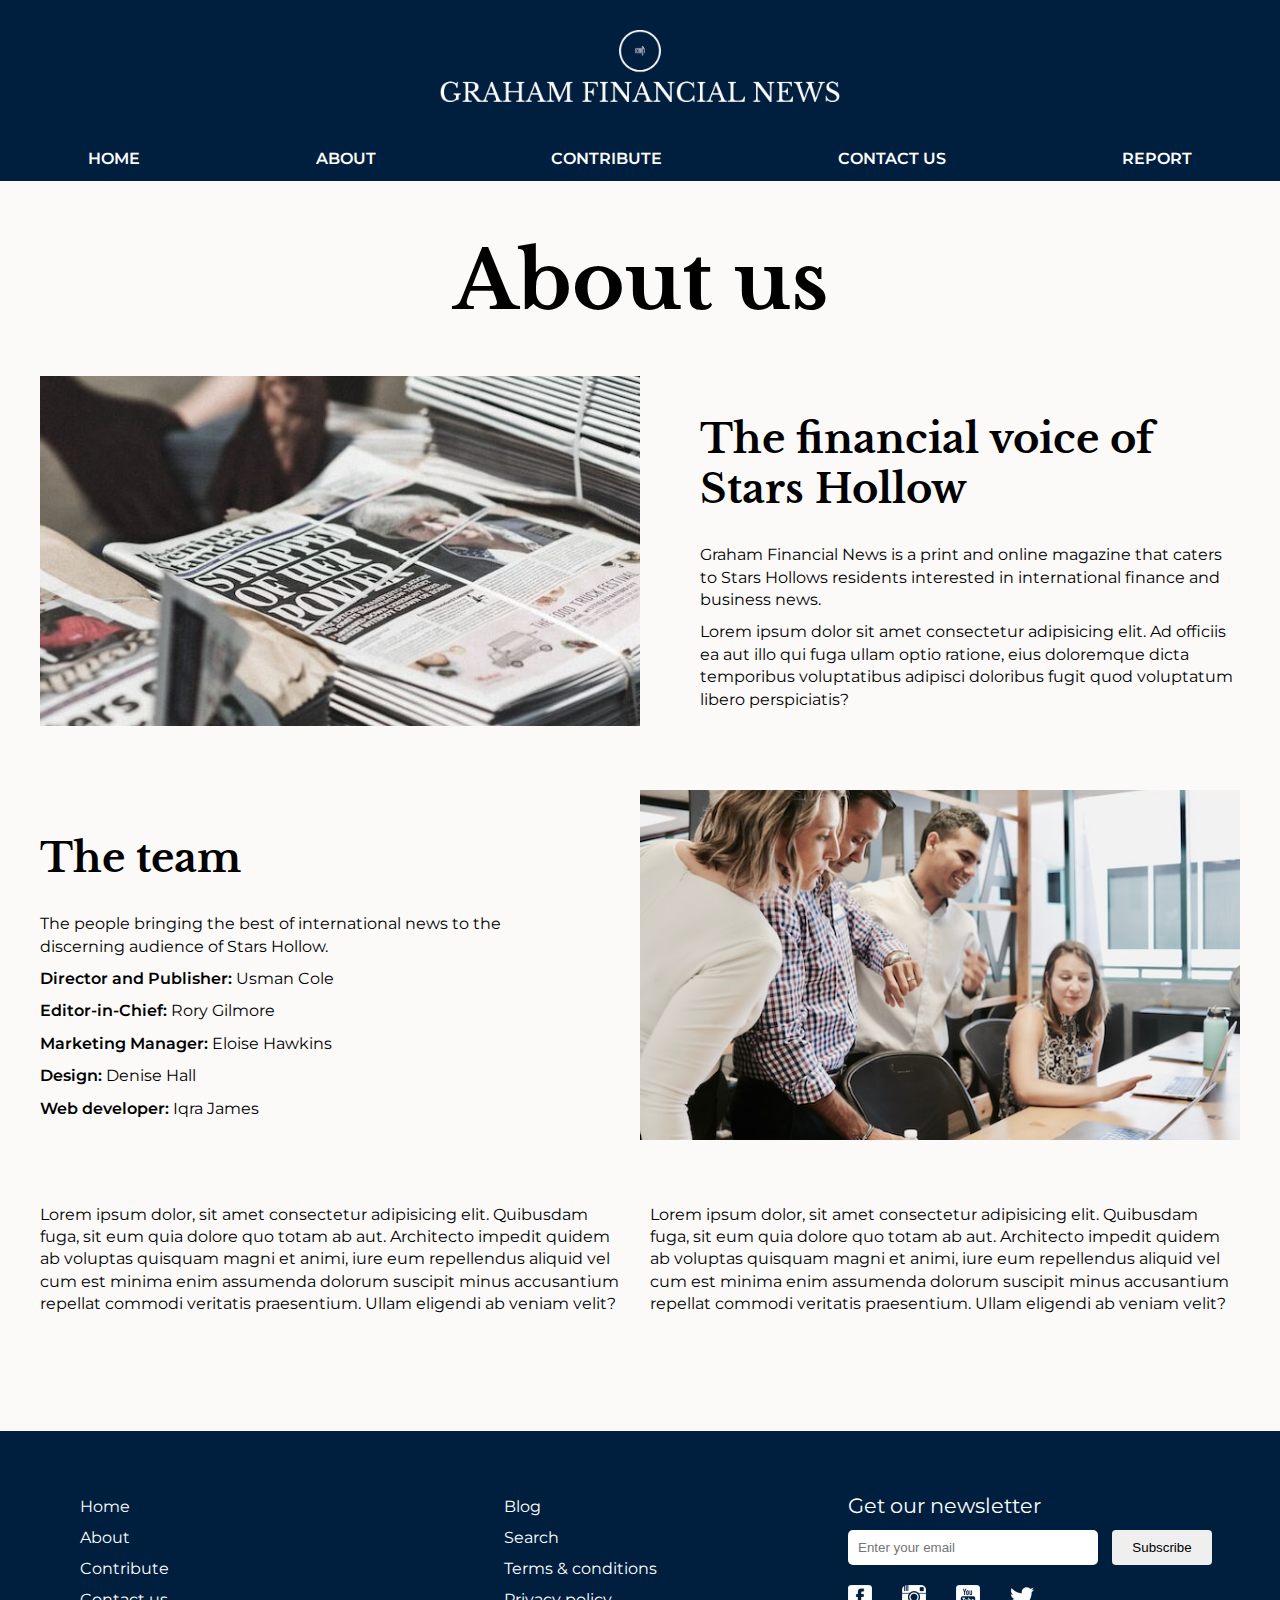
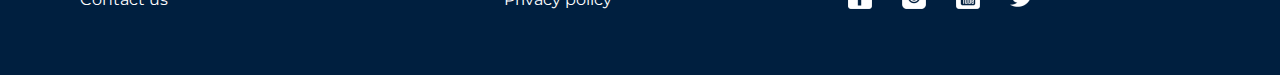
==== aboutus.html @ ad0b9516 "Add about us page" ====
<!DOCTYPE html>
<html lang="en">

    <head>
        <!-- Responsive/Encoding Metas -->
        <meta charset="UTF-8">
        <meta http-equiv="X-UA-Compatible" content="IE=edge">
        <meta name="viewport" content="width=device-width, initial-scale=1.0">

        <!-- SEO Meta tags -->
        <meta name="author" content="Peter Kingori Ndegwa">
        <meta name="description" content="Financial, Business, Investment and Technology News">
        <meta name="keywords" content="news, financial, business, investment, technology">
        <meta name="robots" content="index, follow">
        <meta name="og:title" property="og:title" content="Graham Financial News">
        <meta name="og:description" property="og:description"
            content="Financial, Business, Investment and Technology News">

        <!-- Favicon -->
        <link rel="icon" type="image/png" sizes="32x32" href="./assets/icons/favicon-color.png">

        <!-- Page Title -->
        <title>Graham Financial News</title>

        <!-- Preload fonts to improve webpage loading speed -->
        <link rel="preload" href="./assets/fonts/LibreBaskerville-Bold.ttf" as="font" type="font/ttf" crossorigin>
        <link rel="preload" href="./assets/fonts/Montserrat-Light.ttf" as="font" type="font/ttf" crossorigin>
        <link rel="preload" href="./assets/fonts/Montserrat-Regular.ttf" as="font" type="font/ttf" crossorigin>
        <link rel="preload" href="./assets/fonts/Montserrat-SemiBold.ttf" as="font" type="font/ttf" crossorigin>

        <!-- CSS Stylesheets -->
        <link rel="stylesheet" href="./css/main.css">
        <link rel="stylesheet" href="./css/aboutus.css">

        <!-- JavaScript -->
        <script src="./js/stickyNavbar.js" defer></script>
    </head>

    <body>
        <div class="container" id="main-container">
            <!-- Header -->
            <header id="header">
                <div class="logo" id="logo">
                    <a href="index.html">
                        <img src="./images/companylogo/graham-logo-white-on-transparent-background.png"
                            alt="Graham news">
                    </a>
                </div>
                <nav class="main-navigation" id="nav-bar">
                    <a href="index.html" class="navbar-item">Home</a>
                    <a href="aboutus.html" class="navbar-item">About</a>
                    <a href="" class="navbar-item">Contribute</a>
                    <a href="" class="navbar-item">Contact us</a>
                    <a href="report.html" class="navbar-item">Report</a>
                    <img src="./assets/icons/bars-solid.svg" alt="menu icon" id="nav-icon" width="20" height="20">
                    <img src="./assets/icons/xmark-solid.svg" alt="close menu icon" id="close-icon" width="20"
                        height="20">
                </nav>
            </header>
            <!-- End of Header -->

            <!-- Main content -->
            <main>
                <h1 class="about-heading">About us</h1>
                <div class="about-content">
                    <!-- Top section with information about the company -->
                    <section class="top-section">
                        <div class="company-image">
                            <img src="./images/company-image-2.jpg" alt="company image">
                        </div>
                        <div class="about-company">
                            <h2 class="about-title">The financial voice of Stars Hollow</h2>
                            <p class="about-paragraph">Graham Financial News is a print and online magazine that caters
                                to
                                Stars Hollows residents interested in international finance and business news.</p>
                            <p class="about-paragraph">Lorem
                                ipsum dolor sit amet consectetur adipisicing elit. Ad officiis ea aut illo qui fuga
                                ullam optio ratione, eius doloremque dicta temporibus voluptatibus adipisci doloribus
                                fugit quod voluptatum libero perspiciatis?</p>
                        </div>
                    </section>
                    <!-- End of top section -->
                    <section class="middle-section">
                        <!-- Middle section with information about the team -->
                        <div class="about-company">
                            <h2 class="about-title">The team</h2>
                            <p class="about-paragraph">The people bringing the best of international news to the
                                discerning audience of Stars Hollow.</p>
                            <p class="team-member"><span class="team-position">Director and Publisher:</span> Usman Cole
                            </p>
                            <p class="team-member"><span class="team-position">Editor-in-Chief:</span> Rory Gilmore</p>
                            <p class="team-member"><span class="team-position">Marketing Manager:</span> Eloise Hawkins
                            </p>
                            <p class="team-member"><span class="team-position">Design:</span> Denise Hall</p>
                            <p class="team-member"><span class="team-position">Web developer:</span> Iqra James</p>
                        </div>
                        <div class="company-image">
                            <img src="./images/company-image-1.jpg" alt="company image">
                        </div>
                    </section>
                    <!-- End of middle section -->
                    <section class="bottom-section">
                        <!-- The bottom section with more information about the company -->
                        <p class="about-paragraph">Lorem ipsum dolor, sit amet consectetur adipisicing elit. Quibusdam
                            fuga, sit eum quia dolore quo totam ab aut. Architecto impedit quidem ab voluptas quisquam
                            magni et animi, iure eum repellendus aliquid vel cum est minima enim assumenda dolorum
                            suscipit minus accusantium repellat commodi veritatis praesentium. Ullam eligendi ab veniam
                            velit?</p>
                        <p class="about-paragraph">Lorem ipsum dolor, sit amet consectetur adipisicing elit. Quibusdam
                            fuga, sit eum quia dolore quo totam ab aut. Architecto impedit quidem ab voluptas quisquam
                            magni et animi, iure eum repellendus aliquid vel cum est minima enim assumenda dolorum
                            suscipit minus accusantium repellat commodi veritatis praesentium. Ullam eligendi ab veniam
                            velit?</p>
                    </section>
                </div>
            </main>
            <!-- End of main content -->

            <!-- Footer section -->
            <footer>
                <div class="left-footer-section">
                    <!-- Links to other pages in the website -->
                    <ul>
                        <li><a href="index.html">Home</a></li>
                        <li><a href="aboutus.html">About</a></li>
                        <li><a href="">Contribute</a></li>
                        <li><a href="">Contact us</a></li>
                    </ul>
                </div>
                <div class="middle-footer-section">
                    <ul>
                        <li><a href="">Blog</a></li>
                        <li><a href="">Search</a></li>
                        <li><a href="">Terms & conditions</a></li>
                        <li><a href="">Privacy policy</a></li>
                    </ul>
                </div>
                <div class="right-footer-section">
                    <!-- Input box for visitor to subscribe to newsletter by email -->
                    <p>Get our newsletter</p>
                    <label>
                        <input type="email" name="user-email" id="user-email" placeholder="Enter your email">
                    </label>
                    <button class="submit-email-button" type="submit">Subscribe</button>
                    <!-- Links to social media pages -->
                    <div class="social-links">
                        <a href=""><img src="./assets/icons/facebook_icon.png" alt="facebook link"></a>
                        <a href=""><img src="./assets/icons/instagram_icon.png" alt="instagram link"></a>
                        <a href=""><img src="./assets/icons/youtube_icon.png" alt="youtube link"></a>
                        <a href=""><img src="./assets/icons/twitter_icon.png" alt="twitter link"></a>
                    </div>
                </div>
            </footer>
            <!-- End of footer section -->
        </div>
    </body>

</html>
---- css/main.css ----
/* Self hosted fonts */
@font-face {
    font-family: "Libre Baskerville";
    font-style: normal;
    font-weight: bold;
    src: local('Times New Roman'), url('../assets/fonts/LibreBaskerville-Bold.ttf') format('truetype');
    font-display: swap;
}

@font-face {
    font-family: "Montserrat";
    font-style: normal;
    font-weight: 200;
    src: local('Open Sans'), url('../assets/fonts/Montserrat-Light.ttf') format('truetype');
    font-display: swap;
}

@font-face {
    font-family: "Montserrat";
    font-style: normal;
    font-weight: normal;
    src: local('Open Sans'), url('../assets/fonts/Montserrat-Regular.ttf') format('truetype');
    font-display: swap;
}

@font-face {
    font-family: "Montserrat";
    font-style: normal;
    font-weight: 600;
    src: local('Open Sans'), url('../assets/fonts/Montserrat-SemiBold.ttf') format('truetype');
    font-display: swap;
}

/* ========================================================= */
/* General styles */
* {
    box-sizing: border-box;
    margin: 0;
    padding: 0;
}

body {
    background-color: #fbfaf9;
}

.container {
    max-width: 1400px;
    margin: 0 auto;
    min-height: 100vh;
    display: flex;
    flex-direction: column;
}

a:link,
a:visited {
    text-decoration: none;
    color: #111;
}

/* Change the color of links on hover */
a:hover {
    color: #e09d37;
    cursor: pointer;
}

h1,
h2,
h3 {
    font-family: "Libre Baskerville";
}

h1 {
    font-size: 1.8em;
}

p {
    font-family: Montserrat;
    font-weight: normal;
    font-size: 14px;
}

a {
    font-family: Montserrat;
}

main {
    padding: 20px;
    width: 100%;
    max-width: 1400px;
    margin: auto 0;
}

section {
    margin-bottom: 40px;
}

/* =========================================================== */
/* Header styles */
header {
    background-color: #001f3f;
    padding-top: 30px;
}

/* Style the company logo at the top */
.logo {
    width: 100%;
    text-align: center;
    margin-bottom: 30px;
}

.logo img {
    width: 400px;
}

/* Style the layout and arrangement of the links in the navigation bar */
.main-navigation {
    width: 100%;
    display: flex;
    flex-direction: row;
    height: 45px;
    justify-content: space-around;
    align-items: center;
    padding-top: 10px;
    padding-bottom: 10px;
}

/* Style the links inside the navigation bar */
.main-navigation a {
    text-transform: uppercase;
    font-family: Montserrat;
    font-weight: 600;
    color: #fff;
}

img#nav-icon,
img#close-icon {
    width: 20px;
    height: 20px;
    display: none;
}

/* The sticky class is added to the navigation bar with JavaScript when it reaches its scroll position */
.sticky-navbar {
    position: fixed;
    top: 0;
    width: 100%;
    max-width: 1408px;
    background-color: #001f3f;
    z-index: 100;
}

/* Add some top padding to the page content to prevent sudden quick movement */
.navbarOffsetMargin {
    padding-top: 45px;
}


/* Hide the hamburger icon that should open and close the top navigation on small screens */


/* End header styles */

/* =========================================================== */
/* Featured news section styles */
.category-title,
.carousel-container {
    position: relative;
    margin: auto;
}

.category-title {
    margin-bottom: 12px;
}

/* Style the content inside each slide */
.slides-content {
    display: flex;
    flex-direction: row;
    gap: 24px;
}

.carousel-image {
    width: 400px;
    flex-basis: 40%;
    object-fit: cover;
}

/* Hide the slides by default */
.slides {
    display: none;
}

/* Next and previous buttons */
.prev,
.next {
    cursor: pointer;
    position: absolute;
    top: 50%;
    width: auto;
    margin-top: -22px;
    padding: 16px;
    color: #ffffff;
    font-weight: bold;
    font-size: 24px;
    border-radius: 0 3px 3px 0;
    user-select: none;
}

/* Position the next button */
.next {
    color: #111;
    right: 0;
    border-radius: 3px 0 0 3px;
}

/* Styling when hovering over the previous and next buttons */
.prev:hover,
.next:hover {
    background-color: rgba(0, 0, 0, 0.8);
}

.carousel-text {
    flex-basis: 55%;
    padding-top: 70px;
    padding-inline-end: 40px;
}

.carousel-article-title {
    font-family: "Libre Baskerville";
    display: block;
    font-size: 1.5em;
}

.carousel-article-title,
.carousel-article-text {
    margin-bottom: 12px;
}

.carousel-article-text,
.carousel-article-author,
.carousel-article-date {
    color: #58595b;
}

.carousel-article-author {
    margin-bottom: 5px;
}

/* End of featured news section styles */

/* ===================================================== */
/* Other news section styles */
.news-categories,
.news-articles {
    width: 100%;
    display: flex;
    flex-direction: row;
    gap: 10px;
}

.news-articles {
    flex-basis: 75%;
}

.left-news-category {
    flex-basis: 40%;
    padding-right: 20px;
}

a.post-link {
    font-family: "Libre Baskerville";
    font-size: 1.17em;
}

.left-news-category .post-item-image,
.middle-news-category .post-item-image {
    width: 100%;
    max-width: 100%;
    object-fit: cover;
}

.middle-news-category {
    flex-basis: 60%;
    padding: 0px 30px 0px 30px;
    border-right: 2px solid #111;
    border-left: 2px solid #111;
}

.left-news-category article,
.middle-news-category article {
    margin-bottom: 20px;
}

.right-news-category {
    flex-basis: 25%;
    padding-left: 12px;
    display: flex;
    flex-direction: column;
}

.news-post-item {
    width: 100%;
    display: flex;
    flex-direction: column;
    justify-content: center;
    gap: 12px;
    padding: 10px;
}

.news-post-item:hover {
    background-color: #eee;
}

.section-heading {
    margin-bottom: 20px;
}

.popular-news-list {
    padding-bottom: 10px;
    padding-inline-start: 12px;
    margin-bottom: 20px;
}

.popular-news-list ol,
.related-news-list ol {
    color: #006892;
    font-family: Montserrat;
    font-weight: 200;
    font-size: 13px;
    line-height: 1rem;
    list-style-type: decimal;
    padding: 0 0 0 16px;
    margin: 0;
}

.popular-news-list ol li a:hover,
.related-news-list ol li a:hover {
    color: #006892;
    font-weight: normal;
}

.popular-news-list li,
.related-news-list li {
    border-bottom: 1px solid #ccc;
    padding: 10px;
}

.videos iframe {
    width: 320px;
    height: 280px;
}

/* End of other news section styles */

/* Styling the button to load more news */
.load-more {
    width: 100%;
    text-align: center;
}

#load-more-btn {
    width: 60%;
    background-color: #001f3f;
    color: #ffffff;
    padding: 12px;
    border: none;
    border-radius: 4px;
    font-size: 16px;
}

#load-more-btn:hover {
    cursor: pointer;
}

/* ===================================================== */
/* Footer section styles */
footer {
    display: flex;
    flex-direction: row;
    gap: 20px;
    align-items: center;
    width: 100%;
    max-width: 100%;
    padding: 50px 0;
    background-color: #001f3f;
}

.left-footer-section,
.middle-footer-section {
    flex-basis: 30%;
    margin-left: 80px;
}

.right-footer-section {
    flex-basis: 40%;
}

.left-footer-section ul,
.middle-footer-section ul {
    list-style: none;
}

.left-footer-section ul li a,
.middle-footer-section ul li a,
footer p,
.social-links a {
    color: #fff;
}

.left-footer-section ul li,
.middle-footer-section ul li,
footer p,
.social-links {
    margin: 12px 0;
}

.right-footer-section p {
    font-size: 1.3em;
}

.social-links {
    margin-top: 20px;
    display: flex;
    gap: 30px;
}

input[type=email] {
    width: 250px;
    padding: 10px;
    margin-right: 10px;
    border-radius: 5px;
    border: none;
}

.submit-email-button {
    width: 100px;
    padding: 10px;
    border: none;
    border-radius: 4px;
    cursor: pointer;
}

.submit-email-button:hover {
    background-color: #001f3f;
    color: white;
    border: 1px solid white;
    padding: 8px;
}

/* End of footer section styles */

/* ===================================================== */
/* ===================================================== */
/* ===================================================== */
/* Media queries */

/* Styles for screen sizes between 413px and 768px, e.g for tablets */
@media screen and (min-width:413px) and (max-width: 768px) {

    /* Styles for the feature news slideshow section */
    .slides-content {
        flex-direction: column;
        justify-content: center;
        align-items: center;
    }

    .carousel-image {
        width: 80%;
        object-fit: cover;
    }

    .prev,
    .next {
        top: 40%;
        margin-top: 0;
    }

    .prev {
        color: #111;
    }

    .carousel-text {
        padding: 10px;
    }

    .carousel-article-title,
    .carousel-article-text {
        margin-bottom: 12px;
    }

    .carousel-text p {
        font-size: 12px;
    }

    /* Styles for the other news section */
    .news-categories {
        flex-direction: column;
    }

    .news-articles,
    .right-news-category {
        flex-basis: 100%;
    }

    .left-news-category,
    .middle-news-category {
        flex-basis: 50%;
    }

    .left-news-category {
        padding-left: 10px;
        padding-right: 10px;
    }

    .news-list,
    .news-videos {
        flex-basis: 50%;
    }

    .news-articles {
        gap: 12px;
    }

    .middle-news-category {
        border-right: none;
        padding-left: 10px;
        padding-right: 10px;
    }

    /* Styles for the popular news and videos column */

    .right-news-category {
        flex-direction: row;
        gap: 16px;
    }

    .videos iframe {
        width: 100%;
        height: 240px;
    }

    /* Styles for the footer */
    input[type=email] {
        width: 90%;
        padding: 10px;
        margin: 10px 10px 10px 0;
        border-radius: 5px;
        border: none;
    }

    .submit-email-button {
        width: 90%;
        padding: 10px;
        border-radius: 4px;
        margin: 10px 10px 10px 0;
    }
}


/* Styles for screen sizes below 412px */
@media screen and (max-width: 412px) {

    section {
        margin-bottom: 10px;
    }

    /* Styles for the header and navigation */
    header {
        display: flex;
        flex-direction: row;
        align-items: center;
    }

    .logo {
        text-align: left;
        margin: 20px;
    }

    .logo img {
        width: 250px;
    }

    .main-navigation a {
        display: none;
        font-size: 18px;
    }

    img#nav-icon {
        display: inline-block;
        position: absolute;
        right: 15px;
        background-color: white;
    }

    /* Styles when the navigation menu is clicked to reveal the menu */
    .container.responsive {
        background-color: #111;
        position: fixed;
        top: 0;
        left: 0;
        width: 100vw;
        height: 100vh;
    }

    .logo.responsive {
        display: none;
    }

    .main-navigation.responsive {
        width: 100vw;
        height: 100vh;
        display: flex;
        flex-direction: column;
        align-items: center;
        justify-content: center;
    }

    .main-navigation.responsive a {
        display: block;
        color: #fff;
        font-size: 28px;
        margin-top: 15px;
        margin-bottom: 15px;
    }

    .main-navigation.responsive img#close-icon {
        display: inline-block;
        position: absolute;
        top: 20px;
        right: 20px;
        background-color: #fff;
    }

    .main-navigation.responsive #nav-icon {
        display: none;
    }

    .main-navigation.responsive a:visited {
        text-decoration: none;
        color: #fff;
    }

    .main-navigation.responsive a:hover {
        color: #e09d37;
    }

    .logo img {
        width: 100%;
    }

    .slides-content {
        flex-direction: column;
        justify-content: center;
        align-items: center;
        gap: 5px;
    }

    .carousel-image {
        width: 100%;
        object-fit: cover;
    }

    .prev,
    .next {
        top: 40%;
        margin-top: 0;
    }

    .prev {
        color: #111;
    }

    .carousel-text {
        padding: 10px;
    }

    .carousel-article-title,
    .carousel-article-text {
        margin-bottom: 12px;
    }

    .carousel-article-title {
        font-size: 1rem;
    }

    .carousel-text p {
        font-size: 10px;
    }

    /* Styles for the other news section */
    .section-heading {
        margin-bottom: 5px;
    }

    .news-categories,
    .news-articles {
        flex-direction: column;
    }

    .news-articles,
    .left-news-category,
    .middle-news-category {
        flex-basis: 100%;
    }

    .left-news-category {
        padding: 0;
    }

    .middle-news-category {
        border: none;
        padding: 0;
    }

    .right-news-category {
        flex-direction: column;
    }

    /* Styles for the footer */
    footer {
        flex-direction: column;
        align-items: start;
        padding: 20px 20px;
    }

    .left-footer-section,
    .middle-footer-section,
    .right-footer-section {
        flex-basis: 100%;
    }

    .right-footer-section {
        margin-left: 20px;
    }

    input[type=email] {
        width: 100%;
        padding: 10px;
        margin: 10px 10px 10px 0;
        border-radius: 5px;
        border: none;
    }

    .submit-email-button {
        width: 100%;
        padding: 10px;
        border-radius: 4px;
        margin: 10px 10px 10px 0;
    }
}
---- css/aboutus.css ----
.about-heading {
    text-align: center;
    margin: 30px 0px 0px 0px;
    font-size: 80px;
}

.about-content {
    display: flex;
    flex-direction: column;
    gap: 20px;
    margin: 45px 20px;
}

.top-section,
.middle-section {
    height: auto;
    display: flex;
    flex-direction: row;
    align-items: center;
}

.company-image,
.about-company {
    flex-basis: 50%;
}

.top-section .about-company {
    padding-left: 60px;
}

.middle-section .about-company {
    padding-right: 60px;
}

.about-title {
    font-size: 40px;
    margin: 30px 0px 30px 0px;
    text-align: left;
}

.about-paragraph,
p.team-member {
    font-size: 16px;
    line-height: 1.4;
    margin-bottom: 10px;
}

.team-position {
    font-weight: 600;
}

.company-image img {
    width: 100%;
    height: 350px;
    object-fit: cover;
}


.bottom-section {
    display: flex;
    flex-direction: row;
    gap: 20px;
}
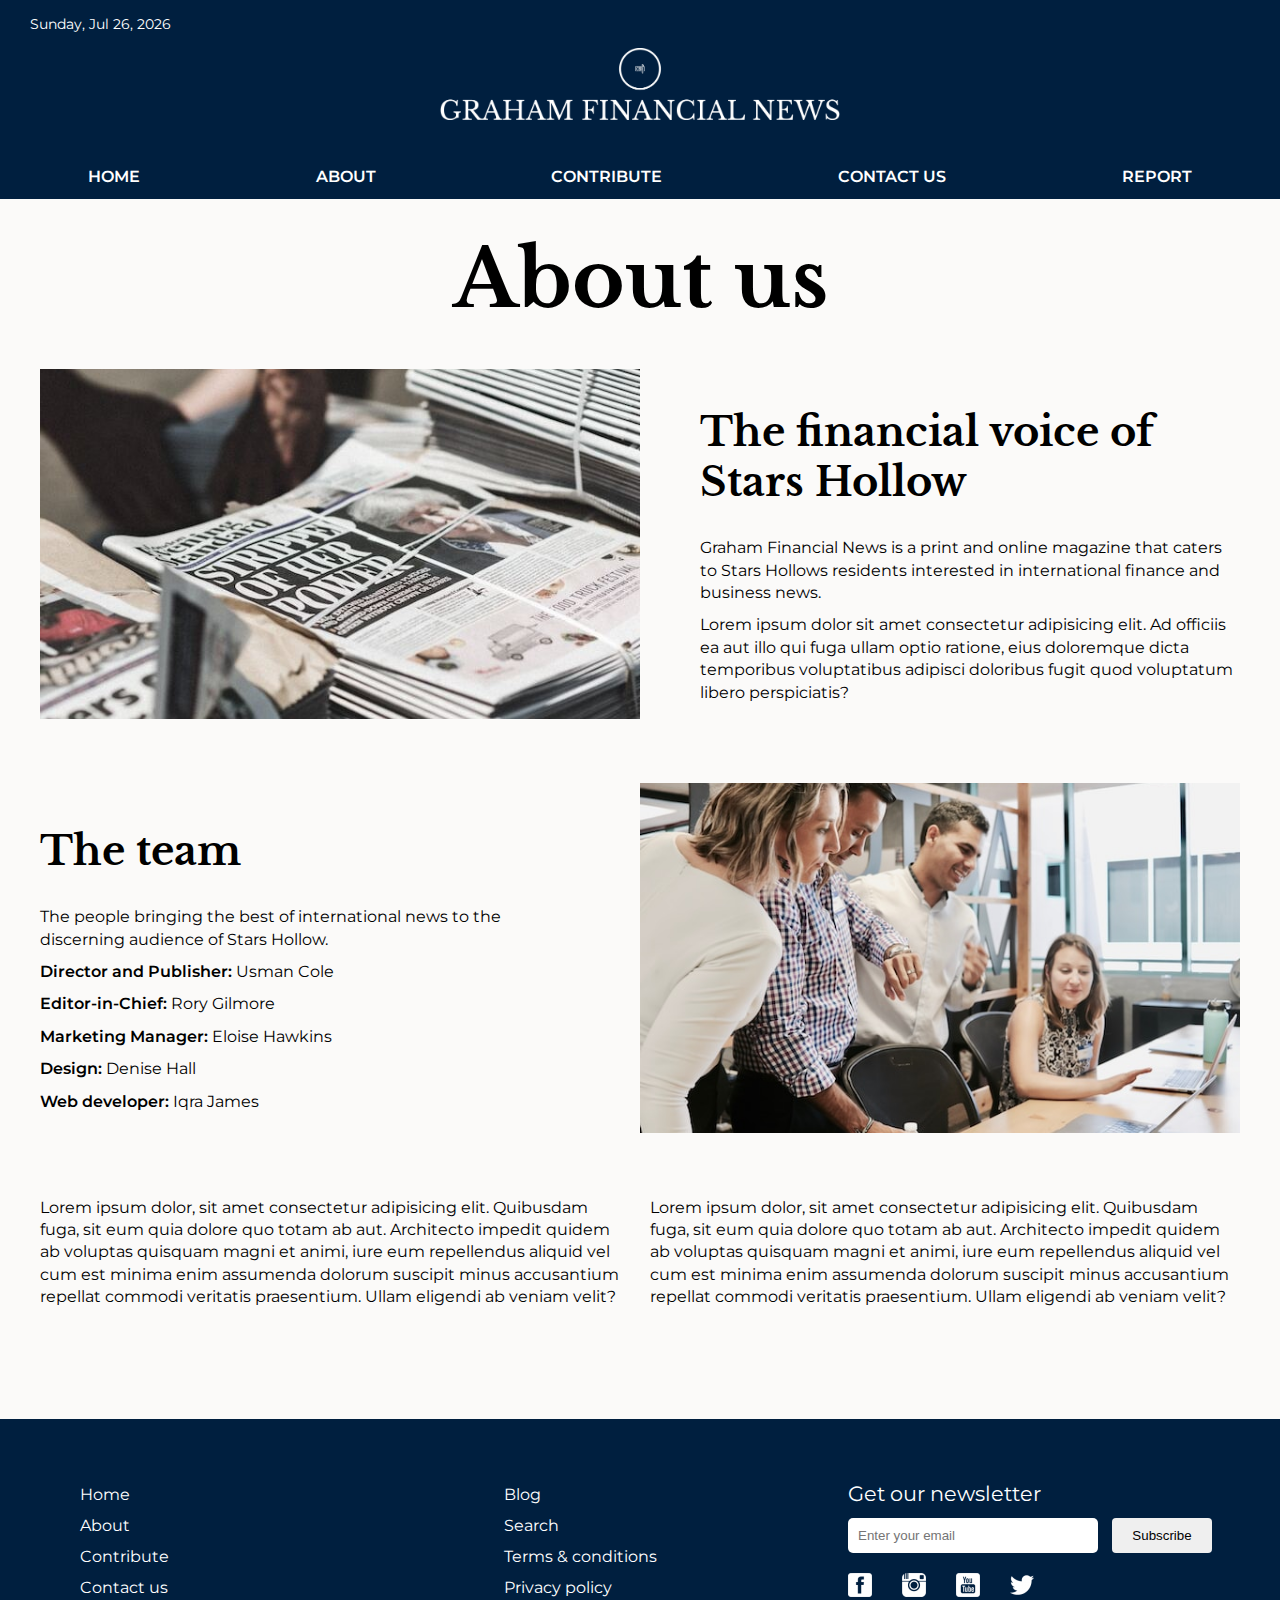
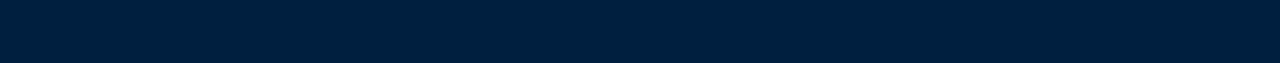
==== commit 927afcc3: "Add contact us page, add date to header and reorganise files and names." ====
--- a/aboutus.html
+++ b/aboutus.html
@@ -20,7 +20,7 @@
         <link rel="icon" type="image/png" sizes="32x32" href="./assets/icons/favicon-color.png">
 
         <!-- Page Title -->
-        <title>Graham Financial News</title>
+        <title>About us - Graham Financial News</title>
 
         <!-- Preload fonts to improve webpage loading speed -->
         <link rel="preload" href="./assets/fonts/LibreBaskerville-Bold.ttf" as="font" type="font/ttf" crossorigin>
@@ -33,24 +33,28 @@
         <link rel="stylesheet" href="./css/aboutus.css">
 
         <!-- JavaScript -->
-        <script src="./js/stickyNavbar.js" defer></script>
+        <script src="./js/header.js" defer></script>
     </head>
 
     <body>
         <div class="container" id="main-container">
             <!-- Header -->
             <header id="header">
+                <!-- Shows the daily date -->
+                <p id="date"></p>
+                <!-- Company logo -->
                 <div class="logo" id="logo">
                     <a href="index.html">
                         <img src="./images/companylogo/graham-logo-white-on-transparent-background.png"
                             alt="Graham news">
                     </a>
                 </div>
+                <!-- Navigation bar -->
                 <nav class="main-navigation" id="nav-bar">
                     <a href="index.html" class="navbar-item">Home</a>
                     <a href="aboutus.html" class="navbar-item">About</a>
                     <a href="" class="navbar-item">Contribute</a>
-                    <a href="" class="navbar-item">Contact us</a>
+                    <a href="contactus.html" class="navbar-item">Contact us</a>
                     <a href="report.html" class="navbar-item">Report</a>
                     <img src="./assets/icons/bars-solid.svg" alt="menu icon" id="nav-icon" width="20" height="20">
                     <img src="./assets/icons/xmark-solid.svg" alt="close menu icon" id="close-icon" width="20"
@@ -124,7 +128,7 @@
                         <li><a href="index.html">Home</a></li>
                         <li><a href="aboutus.html">About</a></li>
                         <li><a href="">Contribute</a></li>
-                        <li><a href="">Contact us</a></li>
+                        <li><a href="contactus.html">Contact us</a></li>
                     </ul>
                 </div>
                 <div class="middle-footer-section">
--- a/css/main.css
+++ b/css/main.css
@@ -98,7 +98,13 @@
 /* Header styles */
 header {
     background-color: #001f3f;
-    padding-top: 30px;
+    padding-top: 15px;
+}
+
+#date {
+    color: white;
+    margin-bottom: 15px;
+    padding-left: 30px;
 }
 
 /* Style the company logo at the top */
@@ -554,10 +560,15 @@
         border-radius: 4px;
         margin: 10px 10px 10px 0;
     }
-}
-
-
-/* Styles for screen sizes below 412px */
+
+    .left-footer-section,
+    .middle-footer-section {
+        margin-left: 40px;
+    }
+}
+
+
+/* Styles for screen sizes below 412px, typically mobile phones */
 @media screen and (max-width: 412px) {
 
     section {
@@ -571,9 +582,16 @@
         align-items: center;
     }
 
+    #date {
+        font-size: 12px;
+        padding-left: 15px;
+        margin-right: 10px;
+        width: 100%;
+    }
+
     .logo {
         text-align: left;
-        margin: 20px;
+        margin: 20px 0px;
     }
 
     .logo img {
@@ -602,6 +620,10 @@
         height: 100vh;
     }
 
+    #date.responsive {
+        display: none;
+    }
+
     .logo.responsive {
         display: none;
     }
@@ -747,4 +769,9 @@
         border-radius: 4px;
         margin: 10px 10px 10px 0;
     }
+
+    .left-footer-section,
+    .middle-footer-section {
+        margin-left: 20px;
+    }
 }--- a/css/aboutus.css
+++ b/css/aboutus.css
@@ -1,6 +1,7 @@
+/* Styles for the about us page */
 .about-heading {
     text-align: center;
-    margin: 30px 0px 0px 0px;
+    margin: 10px 0px 0px 0px;
     font-size: 80px;
 }
 
@@ -8,7 +9,7 @@
     display: flex;
     flex-direction: column;
     gap: 20px;
-    margin: 45px 20px;
+    margin: 40px 20px;
 }
 
 .top-section,
@@ -60,4 +61,81 @@
     display: flex;
     flex-direction: row;
     gap: 20px;
+}
+
+/* ===================================================== */
+/* ===================================================== */
+/* Media queries */
+
+/* Styles for screen sizes between 413px and 768px, e.g for tablets */
+@media screen and (max-width: 768px) {
+    .about-heading {
+        margin: 0px 0px 0px 10px;
+        text-align: left;
+        font-size: 70px;
+    }
+
+    .about-content {
+        margin: 20px 10px;
+        gap: 0;
+    }
+
+    .top-section .about-company {
+        padding-left: 20px;
+    }
+
+    .about-title {
+        font-size: 30px;
+        margin: 15px 0px 15px 0px;
+        text-align: left;
+    }
+}
+
+/* Styles for screen sizes below 412px, typically mobile phones */
+@media screen and (max-width: 412px) {
+    .about-heading {
+        margin: 10px 0px;
+        text-align: left;
+        font-size: 50px;
+    }
+
+    .top-section,
+    .middle-section {
+        display: flex;
+        flex-direction: column;
+        align-items: center;
+    }
+
+    .top-section {
+        border-bottom: 2px solid black;
+        padding-bottom: 10px;
+    }
+
+    .about-content {
+        margin: 0;
+    }
+
+    .company-image,
+    .about-company {
+        flex-basis: 100%;
+    }
+
+    .company-image img {
+        width: 100%;
+        height: 250px;
+        object-fit: cover;
+    }
+
+    .top-section .about-company {
+        padding-left: 0;
+    }
+
+    .middle-section .about-company {
+        padding-right: 0px;
+    }
+
+    .bottom-section {
+        flex-direction: column;
+        margin-top: 20px;
+    }
 }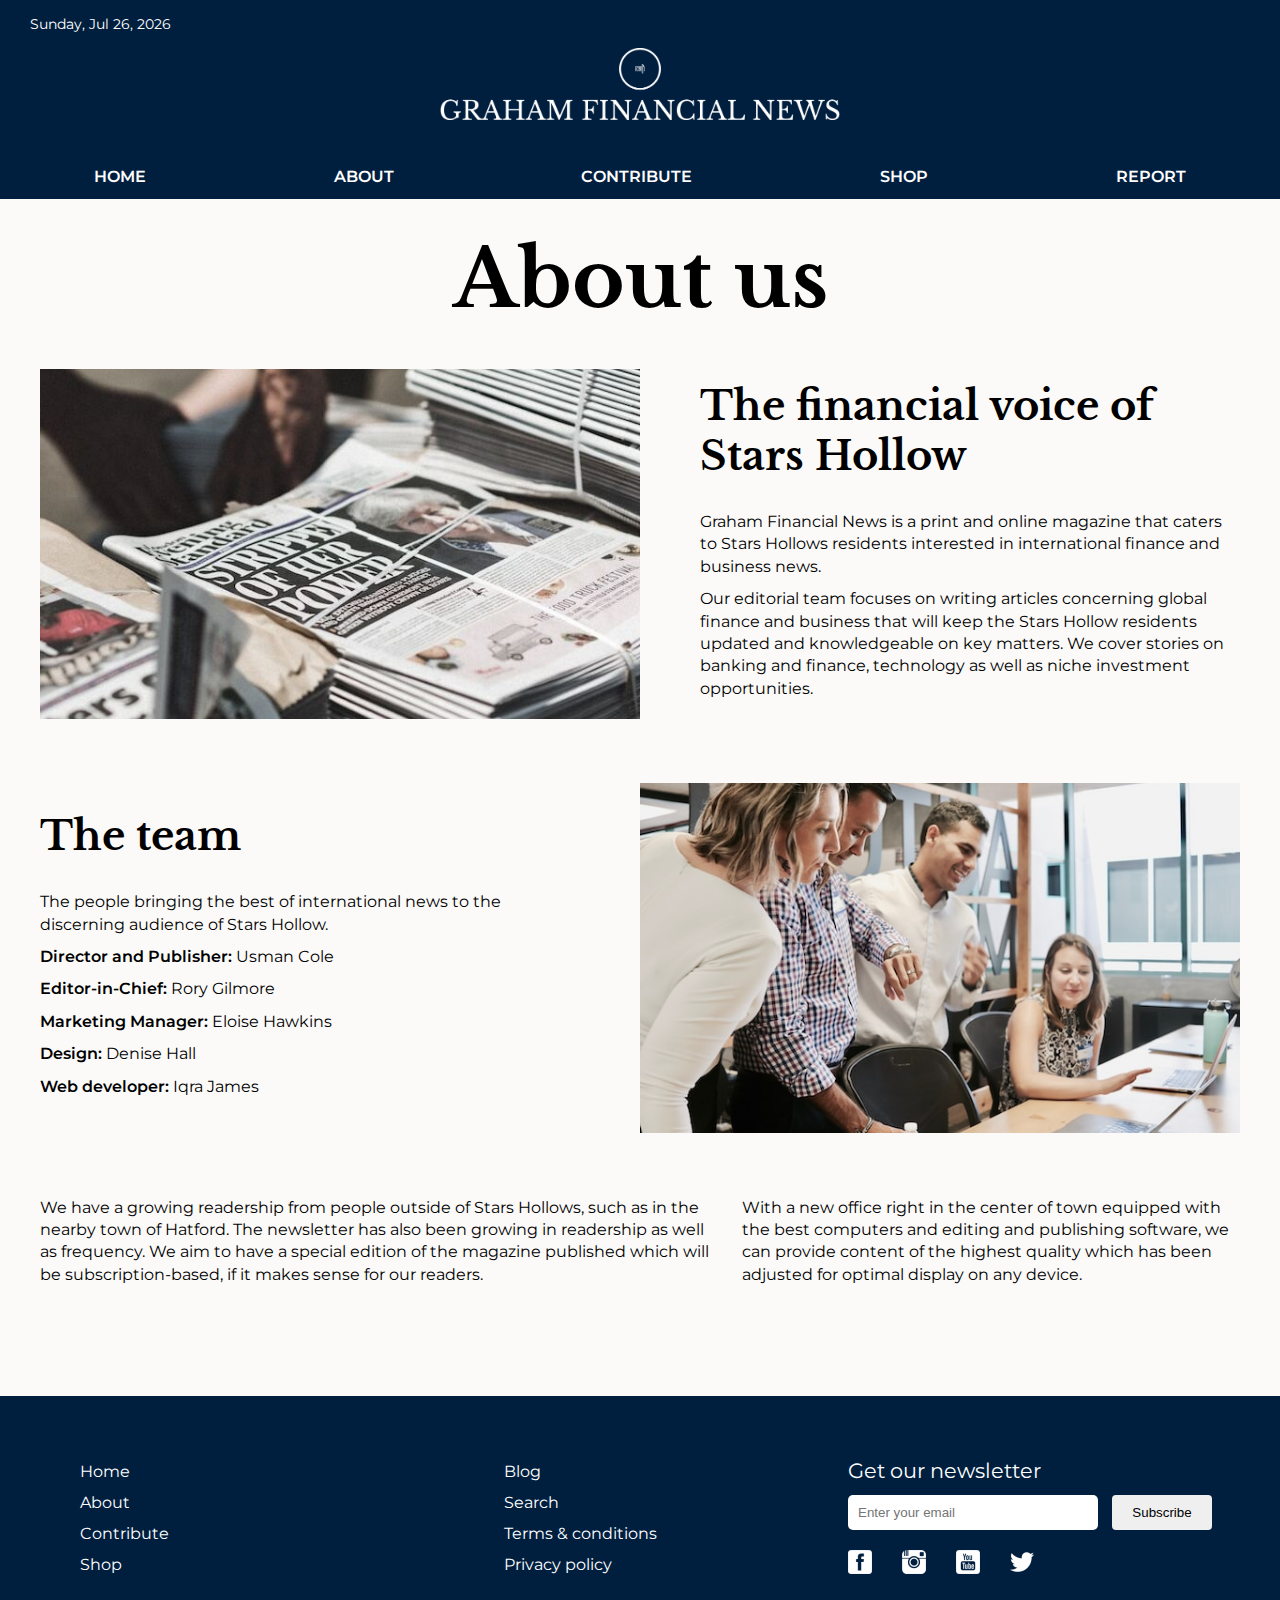
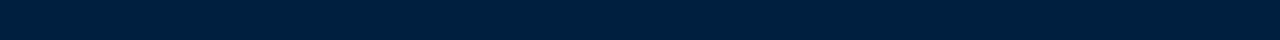
==== commit be6fbd05: "Replace contact us page with contribute change, modify styles on about us page and add comments to J" ====
--- a/aboutus.html
+++ b/aboutus.html
@@ -53,8 +53,8 @@
                 <nav class="main-navigation" id="nav-bar">
                     <a href="index.html" class="navbar-item">Home</a>
                     <a href="aboutus.html" class="navbar-item">About</a>
-                    <a href="" class="navbar-item">Contribute</a>
-                    <a href="contactus.html" class="navbar-item">Contact us</a>
+                    <a href="contribute.html" class="navbar-item">Contribute</a>
+                    <a href="" class="navbar-item">Shop</a>
                     <a href="report.html" class="navbar-item">Report</a>
                     <img src="./assets/icons/bars-solid.svg" alt="menu icon" id="nav-icon" width="20" height="20">
                     <img src="./assets/icons/xmark-solid.svg" alt="close menu icon" id="close-icon" width="20"
@@ -77,10 +77,10 @@
                             <p class="about-paragraph">Graham Financial News is a print and online magazine that caters
                                 to
                                 Stars Hollows residents interested in international finance and business news.</p>
-                            <p class="about-paragraph">Lorem
-                                ipsum dolor sit amet consectetur adipisicing elit. Ad officiis ea aut illo qui fuga
-                                ullam optio ratione, eius doloremque dicta temporibus voluptatibus adipisci doloribus
-                                fugit quod voluptatum libero perspiciatis?</p>
+                            <p class="about-paragraph">Our editorial team focuses on writing articles concerning global
+                                finance and business that will keep the Stars Hollow residents updated and knowledgeable
+                                on key matters. We cover stories on banking and finance, technology as well as niche
+                                investment opportunities.</p>
                         </div>
                     </section>
                     <!-- End of top section -->
@@ -105,16 +105,13 @@
                     <!-- End of middle section -->
                     <section class="bottom-section">
                         <!-- The bottom section with more information about the company -->
-                        <p class="about-paragraph">Lorem ipsum dolor, sit amet consectetur adipisicing elit. Quibusdam
-                            fuga, sit eum quia dolore quo totam ab aut. Architecto impedit quidem ab voluptas quisquam
-                            magni et animi, iure eum repellendus aliquid vel cum est minima enim assumenda dolorum
-                            suscipit minus accusantium repellat commodi veritatis praesentium. Ullam eligendi ab veniam
-                            velit?</p>
-                        <p class="about-paragraph">Lorem ipsum dolor, sit amet consectetur adipisicing elit. Quibusdam
-                            fuga, sit eum quia dolore quo totam ab aut. Architecto impedit quidem ab voluptas quisquam
-                            magni et animi, iure eum repellendus aliquid vel cum est minima enim assumenda dolorum
-                            suscipit minus accusantium repellat commodi veritatis praesentium. Ullam eligendi ab veniam
-                            velit?</p>
+                        <p class="about-paragraph">We have a growing readership from people outside of Stars Hollows,
+                            such as in the nearby town of Hatford. The newsletter has also been growing in readership as
+                            well as frequency. We aim to have a special edition of the magazine published which will be
+                            subscription-based, if it makes sense for our readers.</p>
+                        <p class="about-paragraph">With a new office right in the center of town equipped with the best
+                            computers and editing and publishing software, we can provide content of the highest quality
+                            which has been adjusted for optimal display on any device.</p>
                     </section>
                 </div>
             </main>
@@ -127,8 +124,8 @@
                     <ul>
                         <li><a href="index.html">Home</a></li>
                         <li><a href="aboutus.html">About</a></li>
-                        <li><a href="">Contribute</a></li>
-                        <li><a href="contactus.html">Contact us</a></li>
+                        <li><a href="contribute.html">Contribute</a></li>
+                        <li><a href="Shop">Shop</a></li>
                     </ul>
                 </div>
                 <div class="middle-footer-section">
--- a/css/aboutus.css
+++ b/css/aboutus.css
@@ -35,7 +35,7 @@
 
 .about-title {
     font-size: 40px;
-    margin: 30px 0px 30px 0px;
+    margin: 0px 0px 30px 0px;
     text-align: left;
 }
 
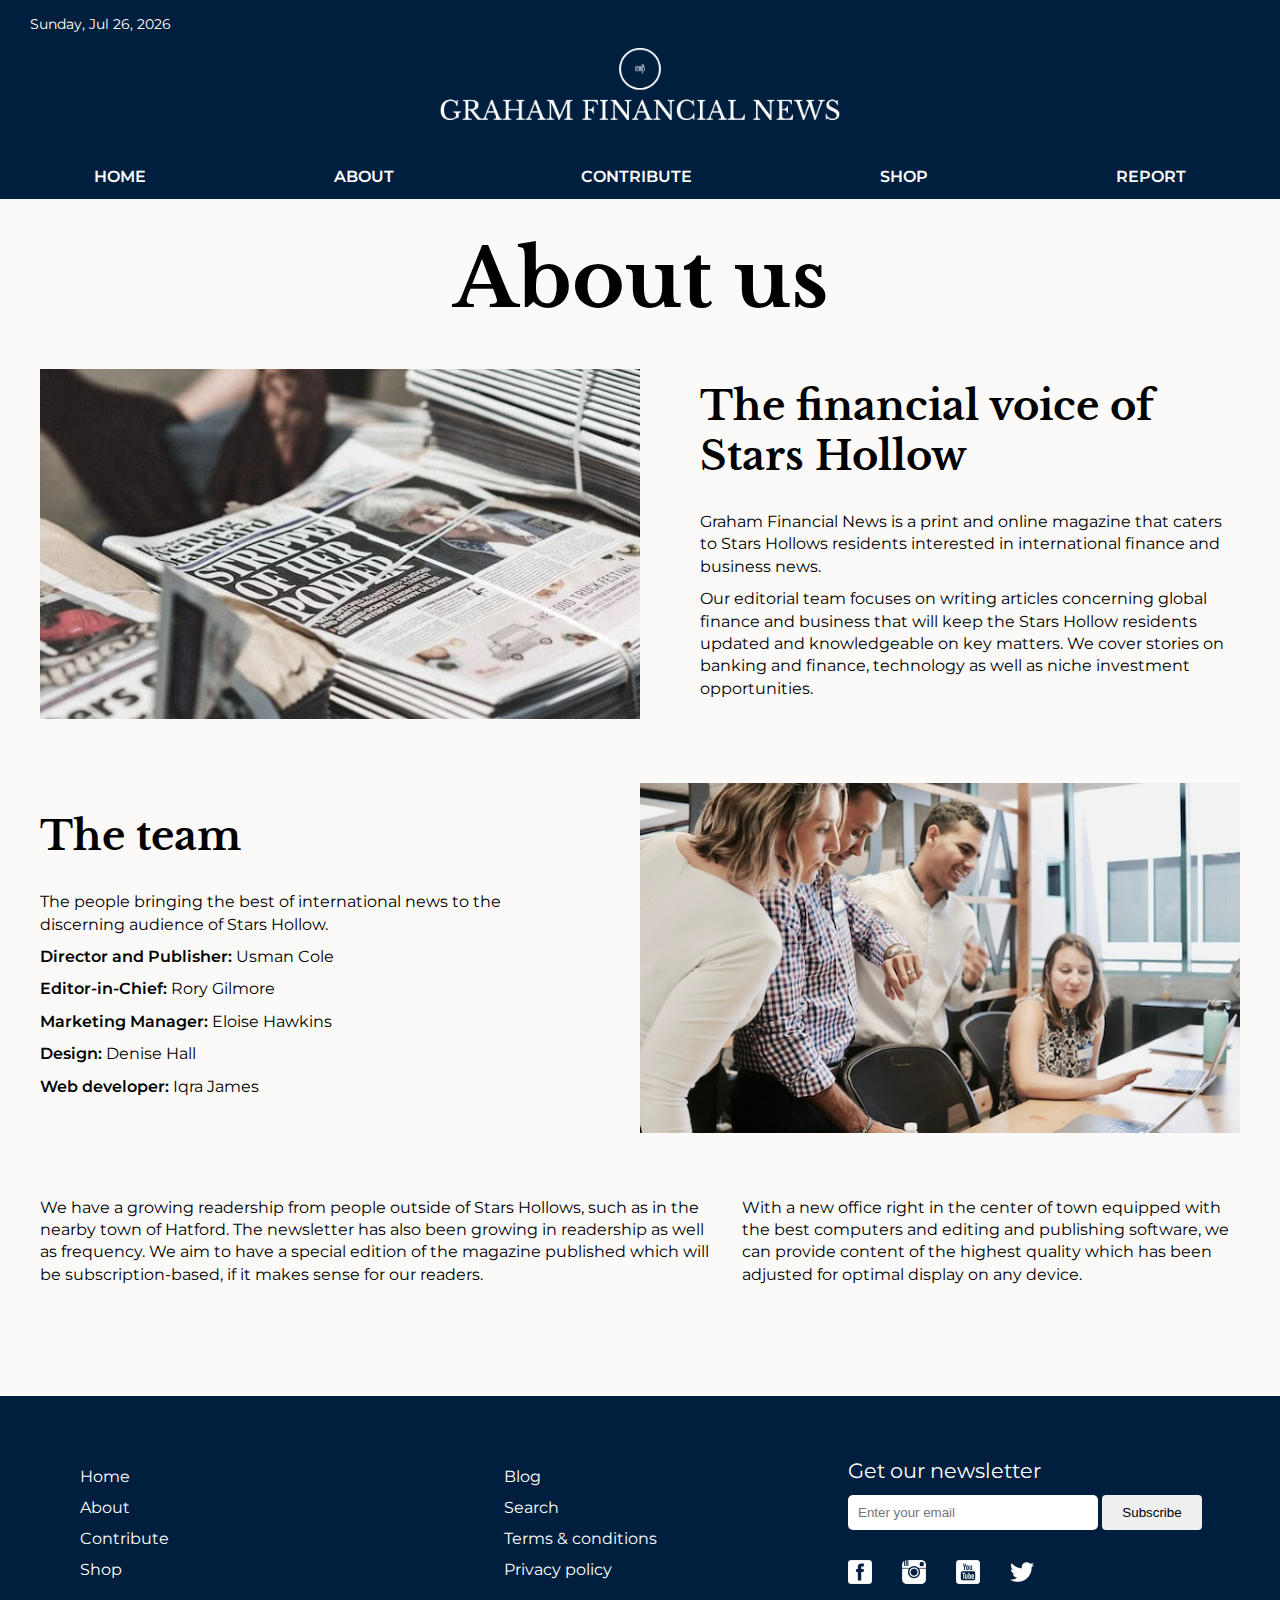
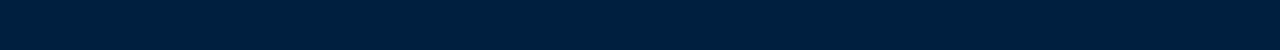
==== commit fa640b35: "Add the Contribute page and its css styles and make some minor style changes to other pages." ====
--- a/aboutus.html
+++ b/aboutus.html
@@ -140,7 +140,8 @@
                     <!-- Input box for visitor to subscribe to newsletter by email -->
                     <p>Get our newsletter</p>
                     <label>
-                        <input type="email" name="user-email" id="user-email" placeholder="Enter your email">
+                        <input class="footer-email" type="email" name="user-email" id="user-email"
+                            placeholder="Enter your email">
                     </label>
                     <button class="submit-email-button" type="submit">Subscribe</button>
                     <!-- Links to social media pages -->
--- a/css/main.css
+++ b/css/main.css
@@ -430,10 +430,10 @@
     gap: 30px;
 }
 
-input[type=email] {
+.footer-email {
     width: 250px;
     padding: 10px;
-    margin-right: 10px;
+    margin: 0px 0px 10px 0px;
     border-radius: 5px;
     border: none;
 }
@@ -450,7 +450,7 @@
     background-color: #001f3f;
     color: white;
     border: 1px solid white;
-    padding: 8px;
+    padding: 9px;
 }
 
 /* End of footer section styles */
@@ -546,7 +546,7 @@
     }
 
     /* Styles for the footer */
-    input[type=email] {
+    .footer-email {
         width: 90%;
         padding: 10px;
         margin: 10px 10px 10px 0;
@@ -755,7 +755,7 @@
         margin-left: 20px;
     }
 
-    input[type=email] {
+    .footer-email {
         width: 100%;
         padding: 10px;
         margin: 10px 10px 10px 0;
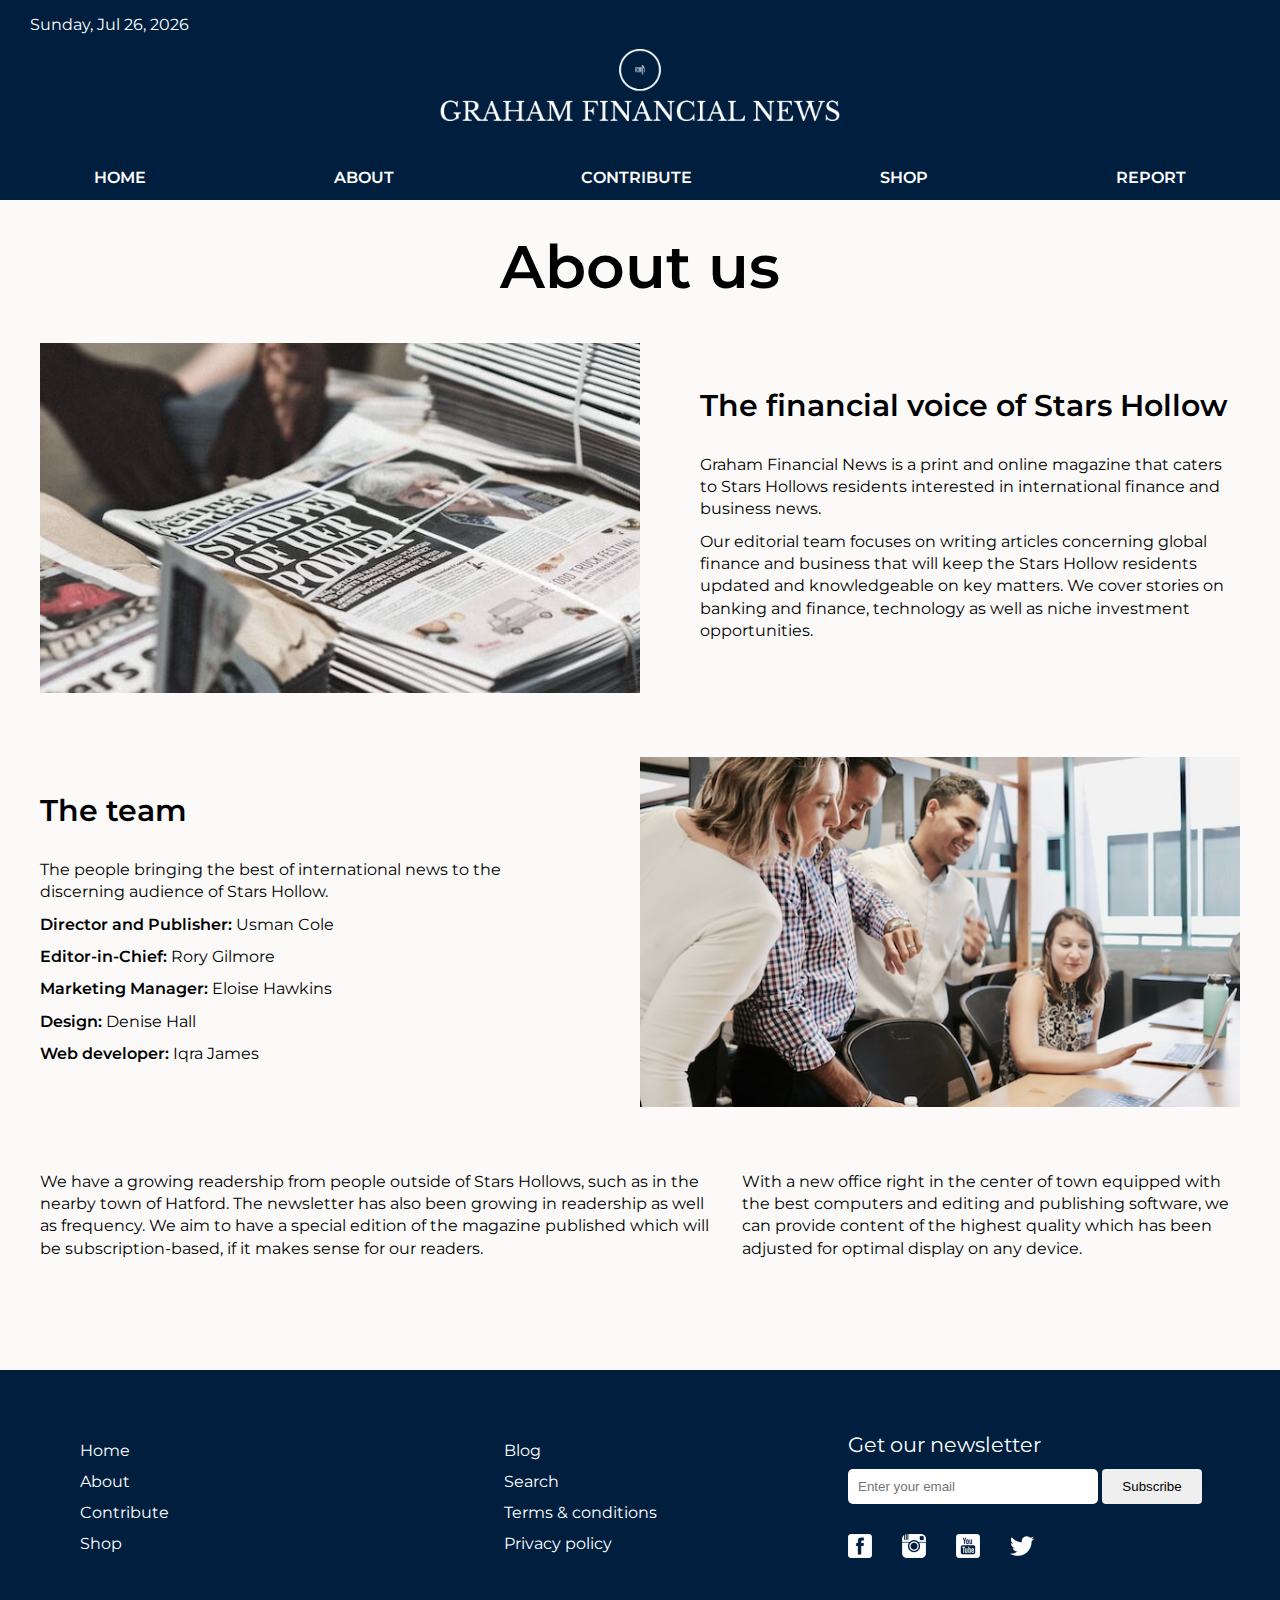
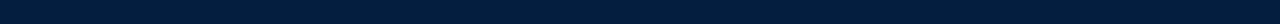
==== commit 08e3d7a4: "Added the shop page and styling and JavaScript to add the products and add a product to the cart." ====
--- a/aboutus.html
+++ b/aboutus.html
@@ -21,12 +21,6 @@
 
         <!-- Page Title -->
         <title>About us - Graham Financial News</title>
-
-        <!-- Preload fonts to improve webpage loading speed -->
-        <link rel="preload" href="./assets/fonts/LibreBaskerville-Bold.ttf" as="font" type="font/ttf" crossorigin>
-        <link rel="preload" href="./assets/fonts/Montserrat-Light.ttf" as="font" type="font/ttf" crossorigin>
-        <link rel="preload" href="./assets/fonts/Montserrat-Regular.ttf" as="font" type="font/ttf" crossorigin>
-        <link rel="preload" href="./assets/fonts/Montserrat-SemiBold.ttf" as="font" type="font/ttf" crossorigin>
 
         <!-- CSS Stylesheets -->
         <link rel="stylesheet" href="./css/main.css">
@@ -54,7 +48,7 @@
                     <a href="index.html" class="navbar-item">Home</a>
                     <a href="aboutus.html" class="navbar-item">About</a>
                     <a href="contribute.html" class="navbar-item">Contribute</a>
-                    <a href="" class="navbar-item">Shop</a>
+                    <a href="shop.html" class="navbar-item">Shop</a>
                     <a href="report.html" class="navbar-item">Report</a>
                     <img src="./assets/icons/bars-solid.svg" alt="menu icon" id="nav-icon" width="20" height="20">
                     <img src="./assets/icons/xmark-solid.svg" alt="close menu icon" id="close-icon" width="20"
@@ -125,31 +119,31 @@
                         <li><a href="index.html">Home</a></li>
                         <li><a href="aboutus.html">About</a></li>
                         <li><a href="contribute.html">Contribute</a></li>
-                        <li><a href="Shop">Shop</a></li>
+                        <li><a href="shop.html">Shop</a></li>
                     </ul>
                 </div>
                 <div class="middle-footer-section">
                     <ul>
-                        <li><a href="">Blog</a></li>
-                        <li><a href="">Search</a></li>
-                        <li><a href="">Terms & conditions</a></li>
-                        <li><a href="">Privacy policy</a></li>
+                        <li><a>Blog</a></li>
+                        <li><a>Search</a></li>
+                        <li><a>Terms & conditions</a></li>
+                        <li><a>Privacy policy</a></li>
                     </ul>
                 </div>
                 <div class="right-footer-section">
                     <!-- Input box for visitor to subscribe to newsletter by email -->
                     <p>Get our newsletter</p>
-                    <label>
+                    <label for="user-email">
                         <input class="footer-email" type="email" name="user-email" id="user-email"
                             placeholder="Enter your email">
                     </label>
                     <button class="submit-email-button" type="submit">Subscribe</button>
                     <!-- Links to social media pages -->
                     <div class="social-links">
-                        <a href=""><img src="./assets/icons/facebook_icon.png" alt="facebook link"></a>
-                        <a href=""><img src="./assets/icons/instagram_icon.png" alt="instagram link"></a>
-                        <a href=""><img src="./assets/icons/youtube_icon.png" alt="youtube link"></a>
-                        <a href=""><img src="./assets/icons/twitter_icon.png" alt="twitter link"></a>
+                        <a><img src="./assets/icons/facebook_icon.png" alt="facebook link"></a>
+                        <a><img src="./assets/icons/instagram_icon.png" alt="instagram link"></a>
+                        <a><img src="./assets/icons/youtube_icon.png" alt="youtube link"></a>
+                        <a><img src="./assets/icons/twitter_icon.png" alt="twitter link"></a>
                     </div>
                 </div>
             </footer>
--- a/css/main.css
+++ b/css/main.css
@@ -1,12 +1,4 @@
 /* Self hosted fonts */
-@font-face {
-    font-family: "Libre Baskerville";
-    font-style: normal;
-    font-weight: bold;
-    src: local('Times New Roman'), url('../assets/fonts/LibreBaskerville-Bold.ttf') format('truetype');
-    font-display: swap;
-}
-
 @font-face {
     font-family: "Montserrat";
     font-style: normal;
@@ -66,7 +58,7 @@
 h1,
 h2,
 h3 {
-    font-family: "Libre Baskerville";
+    font-family: "Montserrat";
 }
 
 h1 {
@@ -76,7 +68,6 @@
 p {
     font-family: Montserrat;
     font-weight: normal;
-    font-size: 14px;
 }
 
 a {
@@ -232,9 +223,10 @@
 }
 
 .carousel-article-title {
-    font-family: "Libre Baskerville";
+    font-family: "Montserrat";
     display: block;
-    font-size: 1.5em;
+    font-size: 1.7em;
+    font-weight: 600;
 }
 
 .carousel-article-title,
@@ -274,8 +266,9 @@
 }
 
 a.post-link {
-    font-family: "Libre Baskerville";
+    font-family: "Montserrat";
     font-size: 1.17em;
+    font-weight: 600;
 }
 
 .left-news-category .post-item-image,
@@ -332,7 +325,7 @@
     color: #006892;
     font-family: Montserrat;
     font-weight: 200;
-    font-size: 13px;
+    font-size: 14px;
     line-height: 1rem;
     list-style-type: decimal;
     padding: 0 0 0 16px;
@@ -705,10 +698,6 @@
         font-size: 1rem;
     }
 
-    .carousel-text p {
-        font-size: 10px;
-    }
-
     /* Styles for the other news section */
     .section-heading {
         margin-bottom: 5px;
--- a/css/aboutus.css
+++ b/css/aboutus.css
@@ -2,7 +2,7 @@
 .about-heading {
     text-align: center;
     margin: 10px 0px 0px 0px;
-    font-size: 80px;
+    font-size: 60px;
 }
 
 .about-content {
@@ -34,7 +34,7 @@
 }
 
 .about-title {
-    font-size: 40px;
+    font-size: 30px;
     margin: 0px 0px 30px 0px;
     text-align: left;
 }
@@ -72,7 +72,7 @@
     .about-heading {
         margin: 0px 0px 0px 10px;
         text-align: left;
-        font-size: 70px;
+        font-size: 40px;
     }
 
     .about-content {
@@ -85,7 +85,7 @@
     }
 
     .about-title {
-        font-size: 30px;
+        font-size: 24px;
         margin: 15px 0px 15px 0px;
         text-align: left;
     }
@@ -96,7 +96,7 @@
     .about-heading {
         margin: 10px 0px;
         text-align: left;
-        font-size: 50px;
+        font-size: 30px;
     }
 
     .top-section,
@@ -113,6 +113,10 @@
 
     .about-content {
         margin: 0;
+    }
+
+    .about-title {
+        font-size: 20px;
     }
 
     .company-image,
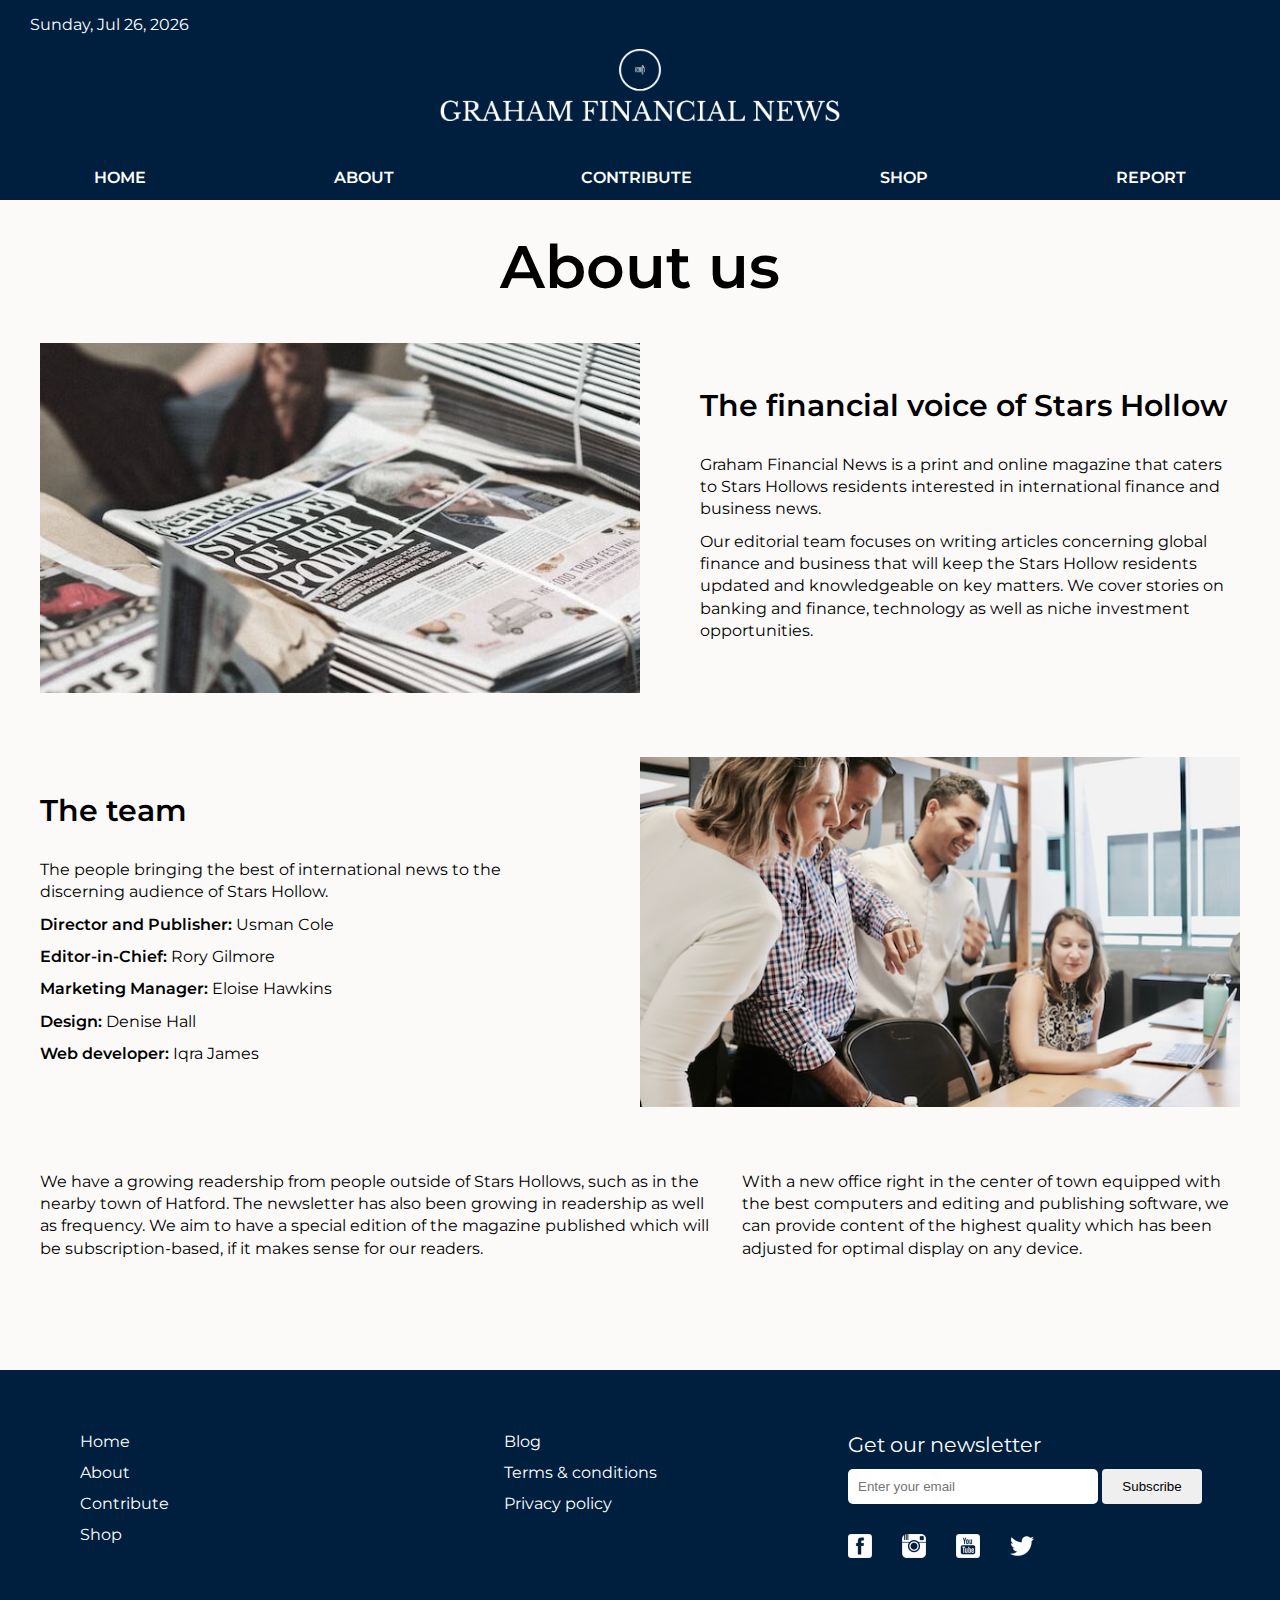
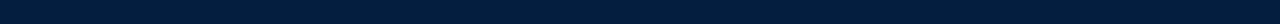
==== commit a0693056: "Correct alt text in images and remove unnecessary link from footer" ====
--- a/aboutus.html
+++ b/aboutus.html
@@ -40,7 +40,7 @@
                 <div class="logo" id="logo">
                     <a href="index.html">
                         <img src="./images/companylogo/graham-logo-white-on-transparent-background.png"
-                            alt="Graham news">
+                            alt="Graham news logo">
                     </a>
                 </div>
                 <!-- Navigation bar -->
@@ -125,7 +125,6 @@
                 <div class="middle-footer-section">
                     <ul>
                         <li><a>Blog</a></li>
-                        <li><a>Search</a></li>
                         <li><a>Terms & conditions</a></li>
                         <li><a>Privacy policy</a></li>
                     </ul>
--- a/css/main.css
+++ b/css/main.css
@@ -377,7 +377,7 @@
     display: flex;
     flex-direction: row;
     gap: 20px;
-    align-items: center;
+    align-items: flex-start;
     width: 100%;
     max-width: 100%;
     padding: 50px 0;
